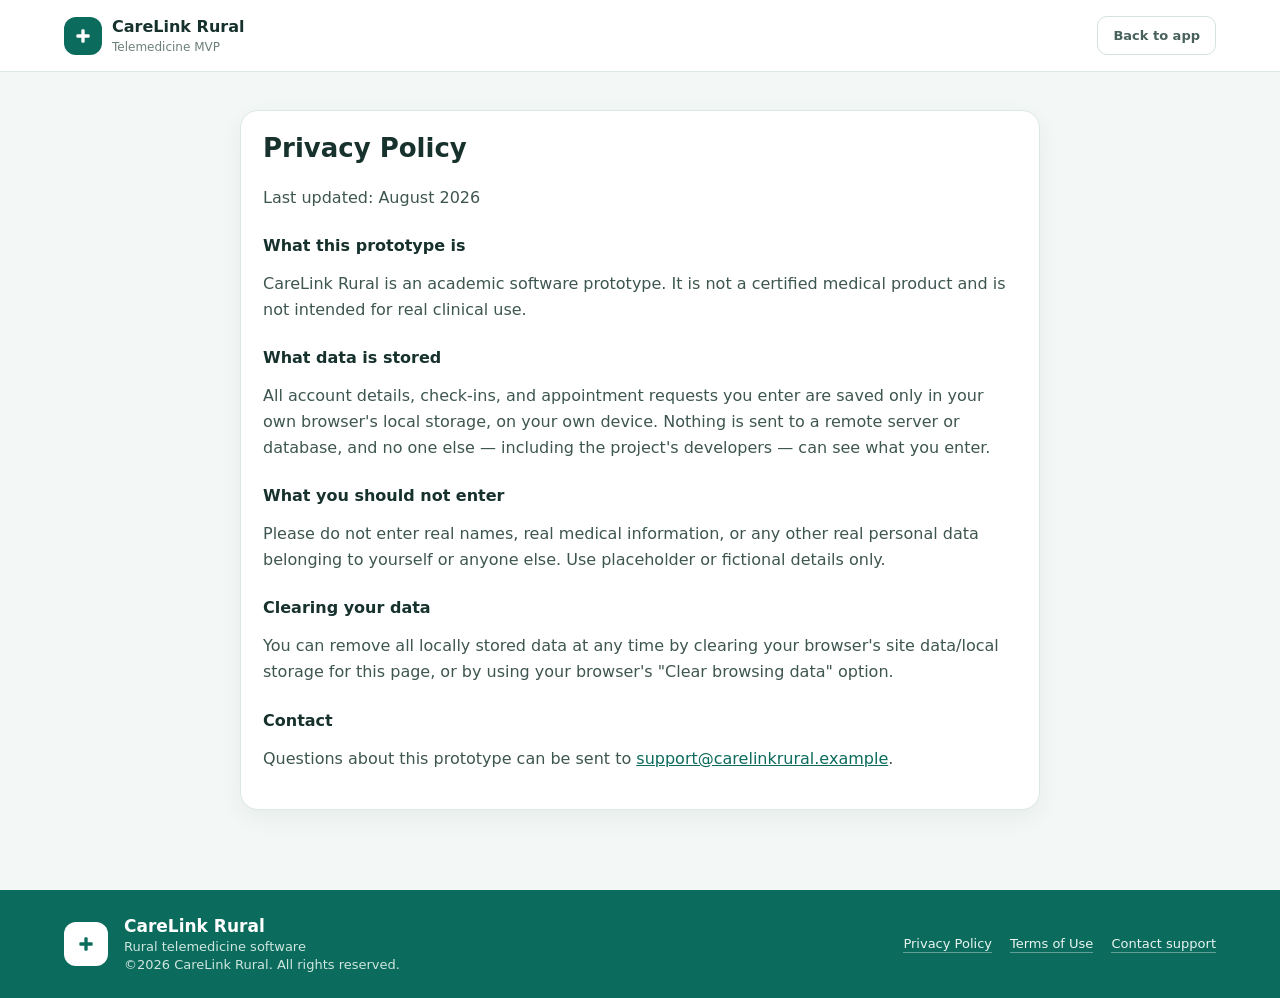
==== privacy.html @ 80e0ba15 "Add files via upload" ====
<!doctype html>
<html lang="en">
<head>
  <meta charset="utf-8">
  <meta name="viewport" content="width=device-width, initial-scale=1">
  <meta name="theme-color" content="#0b6b5c">
  <title>Privacy Policy | CareLink Rural</title>
  <link rel="stylesheet" href="styles.css">
  <link rel="icon" type="image/svg+xml" href="favicon.svg">
</head>
<body>
  <div id="app">
    <header class="topbar">
      <div class="brand"><div class="brand-mark"><svg viewBox="0 0 24 24" width="20" height="20" aria-hidden="true"><rect x="10" y="4" width="4" height="16" rx="1.5" fill="currentColor"/><rect x="4" y="10" width="16" height="4" rx="1.5" fill="currentColor"/></svg></div><div><strong>CareLink Rural</strong><span>Telemedicine MVP</span></div></div>
      <div class="status"><a href="index.html" class="ghost" style="text-decoration:none;padding:11px 15px;border-radius:10px;border:1px solid #d5e2df;color:#48615b">Back to app</a></div>
    </header>
    <main class="shell">
      <article class="panel" style="max-width:800px;margin:auto">
        <h1 style="margin-top:0">Privacy Policy</h1>
        <p class="muted">Last updated: August 2026</p>

        <h2>What this prototype is</h2>
        <p>CareLink Rural is an academic software prototype. It is not a certified medical product and is not intended for real clinical use.</p>

        <h2>What data is stored</h2>
        <p>All account details, check-ins, and appointment requests you enter are saved only in your own browser's local storage, on your own device. Nothing is sent to a remote server or database, and no one else — including the project's developers — can see what you enter.</p>

        <h2>What you should not enter</h2>
        <p>Please do not enter real names, real medical information, or any other real personal data belonging to yourself or anyone else. Use placeholder or fictional details only.</p>

        <h2>Clearing your data</h2>
        <p>You can remove all locally stored data at any time by clearing your browser's site data/local storage for this page, or by using your browser's "Clear browsing data" option.</p>

        <h2>Contact</h2>
        <p>Questions about this prototype can be sent to <a href="mailto:support@carelinkrural.example">support@carelinkrural.example</a>.</p>
      </article>
    </main>
    <footer><div class="footer-mark"><svg viewBox="0 0 24 24" width="20" height="20" aria-hidden="true"><rect x="10" y="4" width="4" height="16" rx="1.5" fill="currentColor"/><rect x="4" y="10" width="16" height="4" rx="1.5" fill="currentColor"/></svg></div><div class="footer-text"><strong>CareLink Rural</strong><span>Rural telemedicine software</span><span>©2026 CareLink Rural. All rights reserved.</span></div><nav class="footer-links"><a href="privacy.html">Privacy Policy</a><a href="terms.html">Terms of Use</a><a href="mailto:support@carelinkrural.example">Contact support</a></nav></footer>
  </div>
</body>
</html>
---- styles.css ----
*{box-sizing:border-box}body{margin:0;font-family:Inter,system-ui,-apple-system,BlinkMacSystemFont,"Segoe UI",sans-serif;background:#f3f7f6;color:#17312d}button,input,select,textarea{font:inherit}button{cursor:pointer}.topbar{height:72px;background:#fff;border-bottom:1px solid #dce8e5;display:flex;align-items:center;justify-content:space-between;padding:0 5%;position:sticky;top:0;z-index:5}.brand{display:flex;align-items:center;gap:10px}.brand-mark{width:38px;height:38px;border-radius:12px;background:#0b6b5c;color:#fff;display:grid;place-items:center;font-size:25px;font-weight:700}.brand strong{display:block}.brand span{font-size:12px;color:#6c807b}.status{display:flex;align-items:center;gap:8px;font-size:13px;color:#647873}.dot{width:9px;height:9px;border-radius:50%;display:inline-block}.online{background:#20a46b}.offline{background:#d55b5b}.shell{max-width:1160px;margin:auto;padding:38px 22px 80px}.view{display:none}.view.active{display:block}.hero-card{min-height:620px;display:grid;grid-template-columns:1.35fr .85fr;gap:30px;align-items:center;background:linear-gradient(135deg,#e3f2ee,#f7fbfa);border:1px solid #d6e8e3;border-radius:28px;padding:55px}.hero-copy h1{font-size:clamp(38px,5vw,64px);line-height:1.03;letter-spacing:-2px;margin:15px 0}.hero-copy p{font-size:18px;line-height:1.65;max-width:650px;color:#59706a}.eyebrow{font-size:12px;font-weight:800;letter-spacing:1.7px;color:#0b6b5c}.feature-row{display:flex;gap:10px;flex-wrap:wrap;margin-top:28px}.feature-row span,.pill{background:#fff;border:1px solid #d6e5e1;border-radius:999px;padding:8px 11px;font-size:12px}.login-card,.panel,.stat{background:#fff;border:1px solid #dbe8e4;border-radius:18px;box-shadow:0 8px 25px rgba(23,49,45,.05)}.login-card{padding:28px}.login-card h2{margin-top:0}.login-card small{display:block;margin-top:16px;color:#788b86;line-height:1.4}.login-card label,.panel label{display:block;font-size:13px;font-weight:700;margin:14px 0;color:#3e5650}.login-card input,.login-card select,.panel input,.panel select,.panel textarea{display:block;width:100%;margin-top:7px;border:1px solid #cfdfdb;border-radius:10px;padding:12px;background:#fbfdfc;color:#17312d;outline:none}.login-card input:focus,.login-card select:focus,.panel input:focus,.panel select:focus,.panel textarea:focus{border-color:#0b6b5c;box-shadow:0 0 0 3px rgba(11,107,92,.1)}.primary,.secondary,.ghost{border-radius:10px;border:1px solid transparent;padding:11px 15px;font-weight:700}.primary{background:#0b6b5c;color:#fff}.primary:hover{background:#09594d}.secondary{background:#e7f3ef;color:#0b6b5c;border-color:#cfe5de}.ghost{background:#fff;color:#48615b;border-color:#d5e2df}.wide{width:100%;margin-top:8px}.small{padding:8px 11px;font-size:12px}.dashboard-banner{margin-bottom:22px;border-radius:18px;overflow:hidden;border:1px solid #dbe8e4;box-shadow:0 8px 25px rgba(23,49,45,.05)}.dashboard-banner img{display:block;width:100%;height:auto}.welcome{display:flex;align-items:center;justify-content:space-between;margin-bottom:25px}.welcome h1{margin:7px 0 3px;font-size:34px}.muted{color:#6d817b}.stats{display:grid;grid-template-columns:repeat(3,1fr);gap:15px;margin-bottom:18px}.stat{padding:20px}.stat span,.stat small{display:block;color:#71847f;font-size:12px}.stat strong{display:block;font-size:25px;margin:7px 0}.grid.two{display:grid;grid-template-columns:1fr 1fr;gap:18px;margin-bottom:18px}.panel{padding:22px;margin-bottom:18px}.panel h2{font-size:18px;margin:0}.panel-head{display:flex;align-items:center;justify-content:space-between;gap:12px}.queue{display:grid;gap:10px;margin-top:15px}.queue-item{display:flex;align-items:center;justify-content:space-between;gap:15px;padding:15px;border:1px solid #e0eae7;border-radius:12px;background:#fbfdfc}.queue-item strong{display:block}.queue-item small{color:#71847f}.offline-banner{display:flex;justify-content:space-between;gap:15px;align-items:center;padding:16px;border-radius:12px;background:#f0f7f5}.offline-banner span{color:#6c817a;font-size:13px}.timeline{margin-top:15px;display:grid;gap:10px}.event{display:grid;grid-template-columns:110px 1fr;gap:15px;padding:14px;border-left:3px solid #0b6b5c;background:#f8fbfa;border-radius:0 10px 10px 0}.event small{color:#71847f}.hidden{display:none!important}.toast{position:fixed;right:22px;bottom:22px;background:#17312d;color:#fff;padding:13px 16px;border-radius:10px;opacity:0;transform:translateY(15px);transition:.2s;pointer-events:none;max-width:340px}.toast.show{opacity:1;transform:translateY(0)}footer{display:flex;align-items:center;flex-wrap:wrap;gap:16px;text-align:left;background:#0b6b5c;padding:26px 5%}footer .footer-mark{width:44px;height:44px;border-radius:12px;background:#fff;color:#0b6b5c;display:flex;align-items:center;justify-content:center;flex-shrink:0}footer .footer-text{display:flex;flex-direction:column;gap:3px}footer strong{font-size:17px;color:#fff}footer span{display:block;font-size:13px;color:#cfe6e0}footer .footer-links{display:flex;gap:18px;flex-wrap:wrap;margin-left:auto}footer .footer-links a{color:#eaf5f2;font-size:13px;text-decoration:none;border-bottom:1px solid rgba(255,255,255,.35);padding-bottom:1px}footer .footer-links a:hover{border-bottom-color:#fff}
.avatar{width:38px;height:38px;border-radius:50%;background:#e7f3ef;color:#0b6b5c;display:flex;align-items:center;justify-content:center;font-size:13px;font-weight:700;flex-shrink:0}
.pill-ok{background:#e3f6ea;color:#1a7a44;border-color:#c7ecd4}
.pill-warn{background:#fdecc8;color:#8a5a00;border-color:#f3d896}
.input-error{border-color:#c1443a!important;box-shadow:0 0 0 3px rgba(193,68,58,.12)!important}
.field-error{display:block;color:#c1443a;font-size:12px;margin-top:4px;min-height:14px}
.storage-note{margin-top:14px}
.panel h1{font-size:26px}.panel h2{font-size:16px;margin-top:26px}.panel p{line-height:1.6;color:#3e5650}.panel a{color:#0b6b5c}@media(max-width:800px){.hero-card{grid-template-columns:1fr;padding:28px;min-height:auto}.hero-copy h1{font-size:42px}.stats,.grid.two{grid-template-columns:1fr}.status #lowBandwidthBtn{display:none}.topbar{padding:0 18px}footer{padding:22px 18px;flex-direction:column;align-items:flex-start}footer .footer-links{margin-left:0}.shell{padding:22px 14px 60px}.welcome{align-items:flex-start}.queue-item{align-items:flex-start;flex-direction:column}.event{grid-template-columns:1fr}.hero-card{border-radius:18px}}
body.low-bandwidth *{box-shadow:none!important;transition:none!important}.low-bandwidth .hero-card{background:#fff}.low-bandwidth .brand-mark{border-radius:6px}.low-bandwidth .panel,.low-bandwidth .stat,.low-bandwidth .login-card{border-radius:8px}
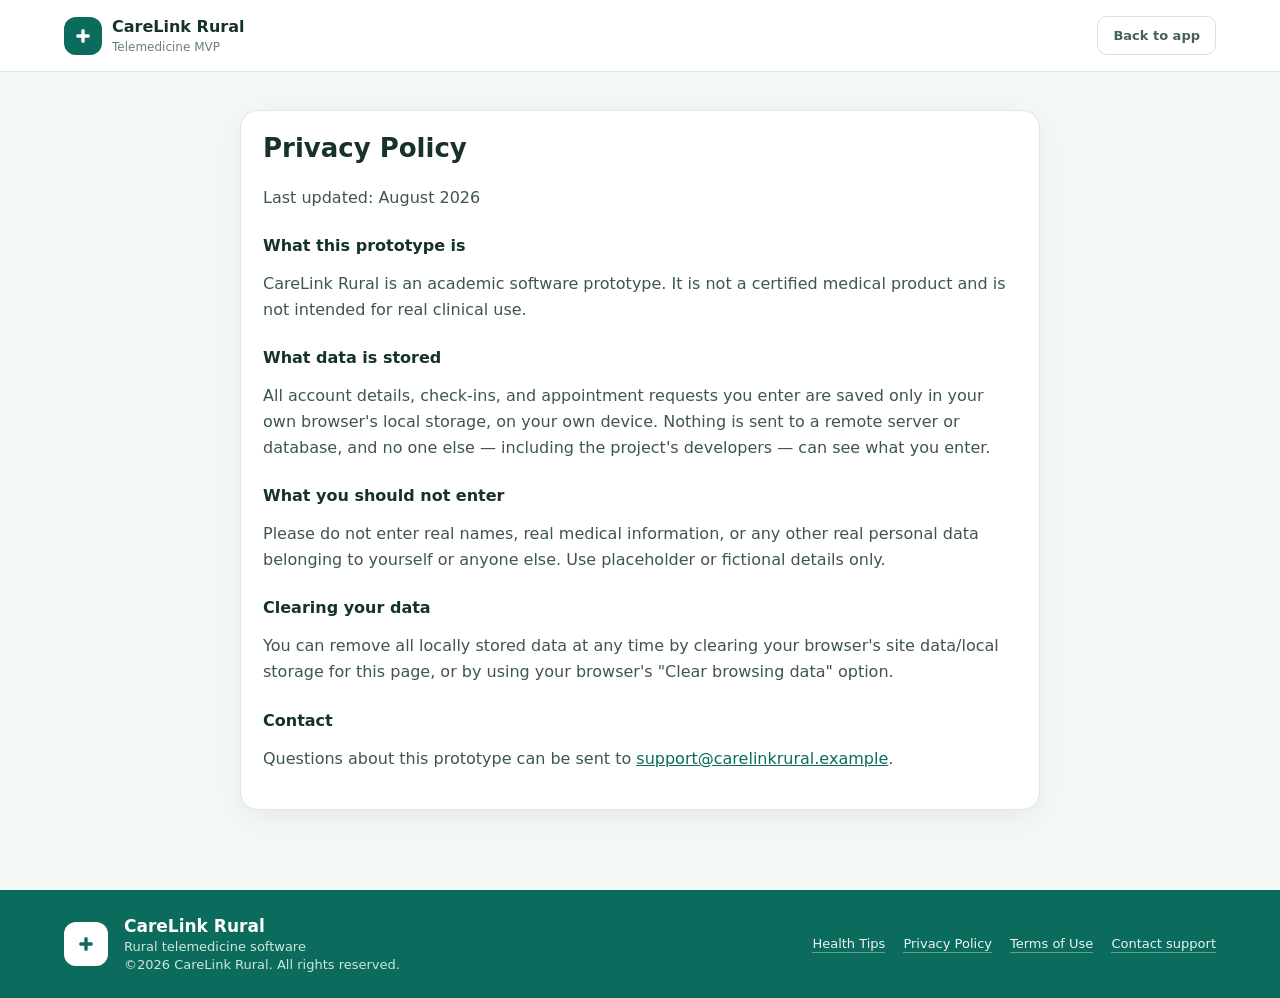
==== commit 1e668abd: "Add files via upload" ====
--- a/privacy.html
+++ b/privacy.html
@@ -35,7 +35,7 @@
         <p>Questions about this prototype can be sent to <a href="mailto:support@carelinkrural.example">support@carelinkrural.example</a>.</p>
       </article>
     </main>
-    <footer><div class="footer-mark"><svg viewBox="0 0 24 24" width="20" height="20" aria-hidden="true"><rect x="10" y="4" width="4" height="16" rx="1.5" fill="currentColor"/><rect x="4" y="10" width="16" height="4" rx="1.5" fill="currentColor"/></svg></div><div class="footer-text"><strong>CareLink Rural</strong><span>Rural telemedicine software</span><span>©2026 CareLink Rural. All rights reserved.</span></div><nav class="footer-links"><a href="privacy.html">Privacy Policy</a><a href="terms.html">Terms of Use</a><a href="mailto:support@carelinkrural.example">Contact support</a></nav></footer>
+    <footer><div class="footer-mark"><svg viewBox="0 0 24 24" width="20" height="20" aria-hidden="true"><rect x="10" y="4" width="4" height="16" rx="1.5" fill="currentColor"/><rect x="4" y="10" width="16" height="4" rx="1.5" fill="currentColor"/></svg></div><div class="footer-text"><strong>CareLink Rural</strong><span>Rural telemedicine software</span><span>©2026 CareLink Rural. All rights reserved.</span></div><nav class="footer-links"><a href="health-tips.html">Health Tips</a><a href="privacy.html">Privacy Policy</a><a href="terms.html">Terms of Use</a><a href="mailto:support@carelinkrural.example">Contact support</a></nav></footer>
   </div>
 </body>
 </html>
